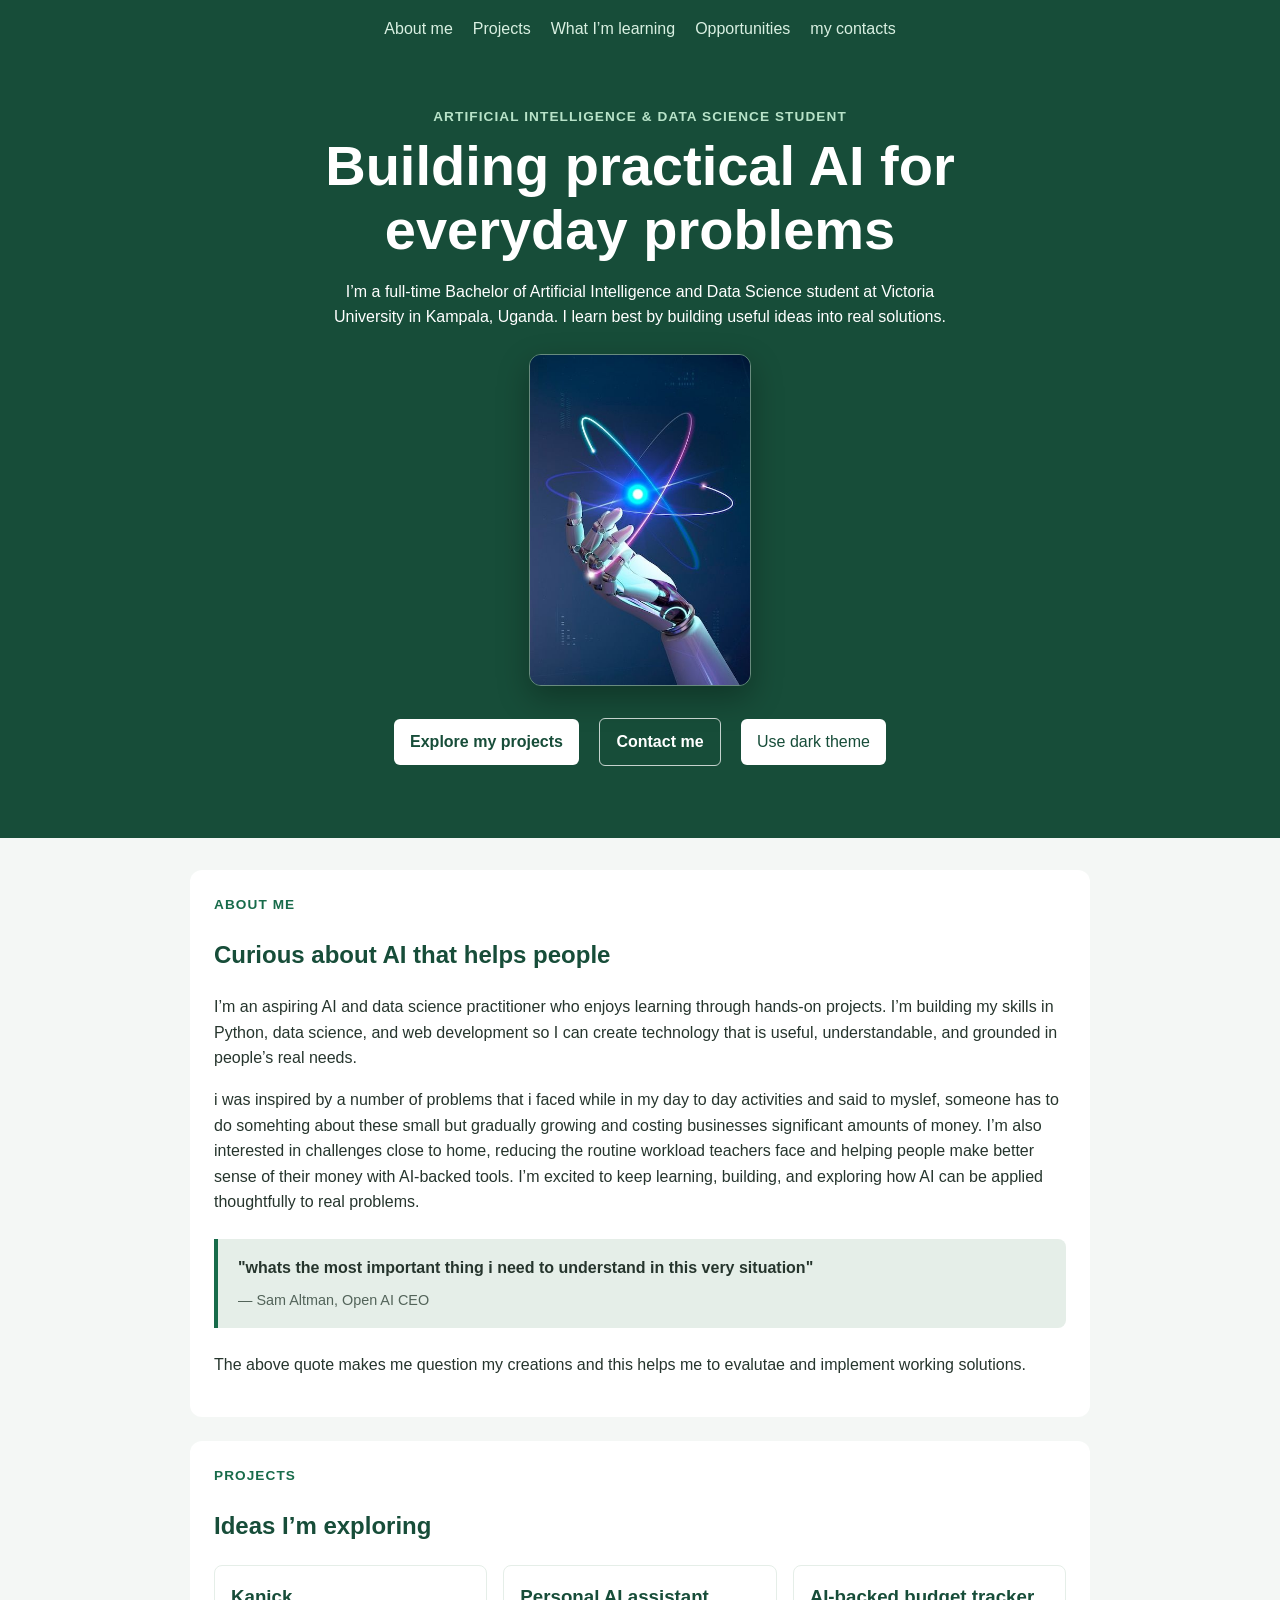
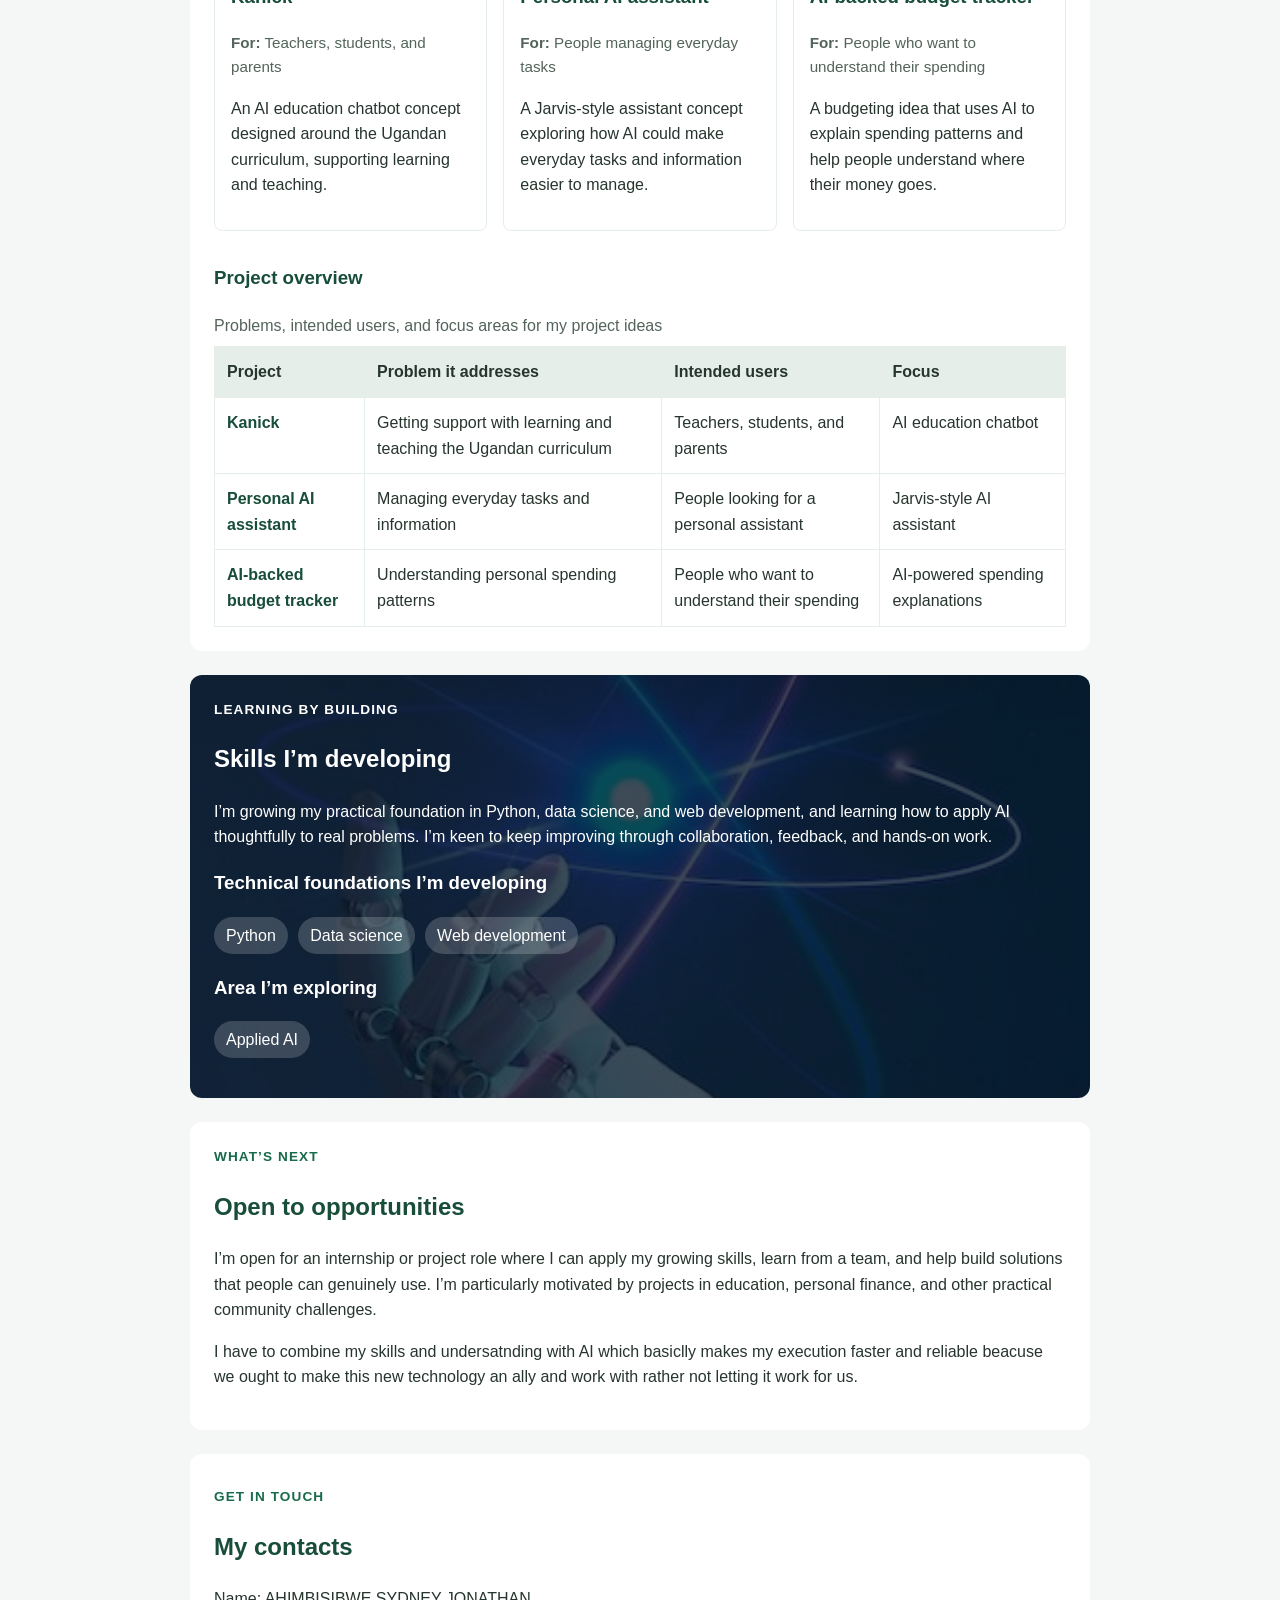
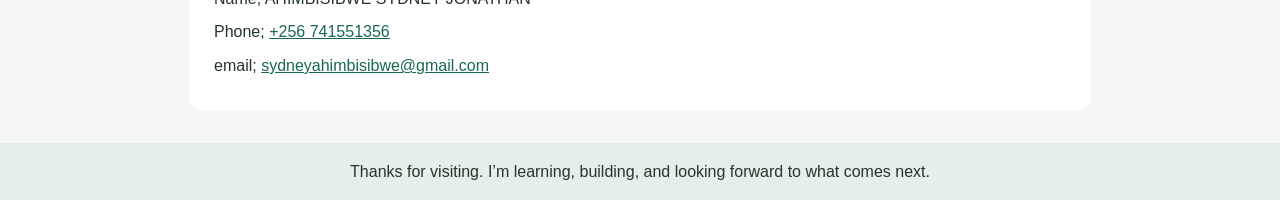
==== index.html @ dd3f3479 "Publish initial portfolio site Co-authored-by: Copilot <223556219+Copilot@users.noreply.github.com>" ====
<!DOCTYPE html>
<html lang="en">
<head>
    <meta charset="UTF-8">
    <meta name="viewport" content="width=device-width, initial-scale=1.0">
    <meta
        name="description"
        content="Portfolio of an Artificial Intelligence and Data Science student at Victoria University in Kampala, Uganda."
    >
    <title>AI &amp; Data Science Student | Portfolio</title>
    <link rel="stylesheet" href="styles.css">
</head>
<body>
    <header>
        <nav aria-label="Main navigation">
            <a href="#about">About me</a>
            <a href="#projects">Projects</a>
            <a href="#skills">What I’m learning</a>
            <a href="#opportunities">Opportunities</a>
            <a href="#contacts">my contacts</a>
        </nav>
        <div class="hero">
            <p class="eyebrow">Artificial Intelligence &amp; Data Science Student</p>
            <h1>Building practical AI for everyday problems</h1>
            <p>
                I’m a full-time Bachelor of Artificial Intelligence and Data Science student
                at Victoria University in Kampala, Uganda. I learn best by building useful
                ideas into real solutions.
            </p>
            <img
                src="ai-learning-background.jpg"
                alt="A robotic hand reaching toward glowing atom-like light trails on a dark blue background"
                class="hero-image"
            >
            <a class="button-link" href="#projects">Explore my projects</a>
            <a class="button-link button-link-secondary" href="#contacts">Contact me</a>
            <button id="theme-toggle" type="button" aria-pressed="false">Use dark theme</button>
        </div>
    </header>

    <main>
        <section id="about">
            <p class="eyebrow">About me</p>
            <h2>Curious about AI that helps people</h2>
            <p>
                I’m an aspiring AI and data science practitioner who enjoys learning through
                hands-on projects. I’m building my skills in Python, data science, and web
                development so I can create technology that is useful, understandable, and
                grounded in people’s real needs.
            </p>
            <p>
                i was inspired by a number of problems that i faced while in my day to day activities and said to myslef, someone has to do somehting about these small but gradually growing and costing  businesses significant amounts of money. I’m also interested in challenges close to home, reducing the routine
                workload teachers face and helping people make better sense of their money with AI-backed tools. I’m excited to keep learning, building, and exploring how AI can be applied thoughtfully to real problems.
            </p>
            <blockquote class="about-quote">
                <p>"whats the most important thing i need to understand in this very situation"</p>
                <cite>— Sam Altman, Open AI CEO</cite>
            </blockquote>
            <p>The above quote makes me question my creations and this helps me to evalutae and implement working solutions.</p>
        </section>

        <section id="projects">
            <p class="eyebrow">Projects</p>
            <h2>Ideas I’m exploring</h2>
            <div class="project-grid">
                <article class="project-card">
                    <h3>Kanick</h3>
                    <p class="project-audience"><strong>For:</strong> Teachers, students, and parents</p>
                    <p>
                        An AI education chatbot concept designed around the Ugandan curriculum,
                        supporting learning and teaching.
                    </p>
                </article>
                <article class="project-card">
                    <h3>Personal AI assistant</h3>
                    <p class="project-audience"><strong>For:</strong> People managing everyday tasks</p>
                    <p>
                        A Jarvis-style assistant concept exploring how AI could make everyday
                        tasks and information easier to manage.
                    </p>
                </article>
                <article class="project-card">
                    <h3>AI-backed budget tracker</h3>
                    <p class="project-audience"><strong>For:</strong> People who want to understand their spending</p>
                    <p>
                        A budgeting idea that uses AI to explain spending patterns and help
                        people understand where their money goes.
                    </p>
                </article>
            </div>
            <h3 class="project-table-heading">Project overview</h3>
            <div class="table-scroll">
                <table class="project-table">
                    <caption>Problems, intended users, and focus areas for my project ideas</caption>
                    <thead>
                        <tr>
                            <th scope="col">Project</th>
                            <th scope="col">Problem it addresses</th>
                            <th scope="col">Intended users</th>
                            <th scope="col">Focus</th>
                        </tr>
                    </thead>
                    <tbody>
                        <tr>
                            <th scope="row">Kanick</th>
                            <td>Getting support with learning and teaching the Ugandan curriculum</td>
                            <td>Teachers, students, and parents</td>
                            <td>AI education chatbot</td>
                        </tr>
                        <tr>
                            <th scope="row">Personal AI assistant</th>
                            <td>Managing everyday tasks and information</td>
                            <td>People looking for a personal assistant</td>
                            <td>Jarvis-style AI assistant</td>
                        </tr>
                        <tr>
                            <th scope="row">AI-backed budget tracker</th>
                            <td>Understanding personal spending patterns</td>
                            <td>People who want to understand their spending</td>
                            <td>AI-powered spending explanations</td>
                        </tr>
                    </tbody>
                </table>
            </div>
        </section>

        <section id="skills">
            <p class="eyebrow">Learning by building</p>
            <h2>Skills I’m developing</h2>
            <p>
                I’m growing my practical foundation in Python, data science, and web
                development, and learning how to apply AI thoughtfully to real problems.
                I’m keen to keep improving through collaboration, feedback, and hands-on work.
            </p>
            <h3>Technical foundations I’m developing</h3>
            <ul class="skill-list">
                <li>Python</li>
                <li>Data science</li>
                <li>Web development</li>
            </ul>
            <h3>Area I’m exploring</h3>
            <ul class="skill-list">
                <li>Applied AI</li>
            </ul>
        </section>

        <section id="opportunities">
            <p class="eyebrow">What’s next</p>
            <h2>Open to opportunities</h2>
            <p>
                I’m open for an internship or project role where I can apply my growing
                skills, learn from a team, and help build  solutions that people can
                genuinely use. I’m particularly motivated by projects in education,
                personal finance, and other practical community challenges.
            </p>
            <p>I have to combine my skills and undersatnding with AI which basiclly makes my execution faster and reliable beacuse we ought to make this new technology an ally and work with rather not letting it work for us.</p>
        </section>
        <section id="contacts">
            <p class="eyebrow">Get in touch</p>
            <h2>My contacts</h2>
            <p>Name; AHIMBISIBWE SYDNEY JONATHAN</p>
            <p>Phone; <a href= "tel:+256741551356">+256 741551356</a></p>
            <p>email; <a href="mailto:sydneyahimbisibwe@gmail.com">sydneyahimbisibwe@gmail.com</a></p>
        </section>
    </main>
    <footer>
        <p>Thanks for visiting. I’m learning, building, and looking forward to what comes next.</p>
    </footer>
    <script src="script.js"></script>
</body>
</html>
---- styles.css ----
:root {
    color-scheme: light;
    --page-background: #f4f7f5;
    --page-color: #26352d;
    --card-background: #ffffff;
    --heading-color: #174d39;
    --link-color: #d9f0e2;
    --caption-color: #53645a;
    --footer-background: #e5eee8;
    --accent-color: #176b4a;
    --header-background: #174d39;
}

body.dark-theme {
    color-scheme: dark;
    --page-background: #18221c;
    --page-color: #edf4ef;
    --card-background: #27352d;
    --heading-color: #a9d8bd;
    --link-color: #d9f0e2;
    --caption-color: #c4d0c8;
    --footer-background: #27352d;
    --accent-color: #a9d8bd;
    --header-background: #10291e;
}

body {
    margin: 0;
    background-color: var(--page-background);
    color: var(--page-color);
    font-family: Arial, sans-serif;
    line-height: 1.6;
}

header {
    background-color: var(--header-background);
    color: #ffffff;
}

nav {
    display: flex;
    justify-content: center;
    flex-wrap: wrap;
    gap: 1.25rem;
    padding: 1rem;
}

nav a {
    color: var(--link-color);
    text-decoration: none;
    transition: text-decoration-color 150ms ease;
}

nav a:hover {
    text-decoration: underline;
    text-decoration-color: #b8e3c9;
}

.hero {
    max-width: 760px;
    margin: 0 auto;
    padding: 3rem 1.5rem 4rem;
    text-align: center;
}

.hero h1 {
    max-width: 700px;
    margin: 0 auto 1rem;
    font-size: clamp(2.2rem, 6vw, 3.5rem);
    line-height: 1.15;
}

.hero > p:not(.eyebrow) {
    max-width: 620px;
    margin: 0 auto 1.5rem;
}

.hero-image {
    display: block;
    width: min(220px, 65%);
    height: auto;
    margin: 0 auto 1.5rem;
    border: 1px solid rgba(255, 255, 255, 0.35);
    border-radius: 12px;
    box-shadow: 0 12px 32px rgba(0, 0, 0, 0.3);
}

.eyebrow {
    margin: 0 0 0.4rem;
    color: var(--accent-color);
    font-size: 0.85rem;
    font-weight: 700;
    letter-spacing: 0.08em;
    text-transform: uppercase;
}

header .eyebrow {
    color: #b8e3c9;
}

.button-link {
    display: inline-block;
    margin: 0.5rem;
    padding: 0.65rem 1rem;
    border-radius: 6px;
    background-color: #ffffff;
    color: #174d39;
    font-weight: 700;
    text-decoration: none;
}

.button-link-secondary {
    border: 1px solid rgba(255, 255, 255, 0.75);
    background-color: transparent;
    color: #ffffff;
}

.button-link:hover {
    transform: translateY(-2px);
}

button {
    margin: 0.5rem;
    padding: 0.65rem 1rem;
    border: 0;
    border-radius: 6px;
    background-color: white;
    color: #174d39;
    font: inherit;
    cursor: pointer;
}

button:focus-visible,
a:focus-visible,
input:focus-visible,
select:focus-visible,
textarea:focus-visible {
    outline: 3px solid #f0c75e;
    outline-offset: 3px;
}

main {
    width: min(90%, 900px);
    margin: 2rem auto;
}

section {
    margin-bottom: 1.5rem;
    padding: 1.5rem;
    background-color: var(--card-background);
    border-radius: 12px;
    scroll-margin-top: 1rem;
}

h2 {
    color: var(--heading-color);
}

.about-quote {
    margin: 1.5rem 0;
    padding: 1rem 1.25rem;
    border-left: 4px solid var(--accent-color);
    border-radius: 0 8px 8px 0;
    background-color: var(--footer-background);
}

.about-quote p {
    margin: 0;
    font-weight: 700;
}

.about-quote cite {
    display: block;
    margin-top: 0.5rem;
    color: var(--caption-color);
    font-size: 0.9rem;
    font-style: normal;
}

#skills {
    background:
        linear-gradient(rgba(7, 24, 39, 0.78), rgba(7, 24, 39, 0.78)),
        url("ai-learning-background.jpg") center 48% / cover no-repeat;
    color: #ffffff;
}

#skills h2,
#skills h3,
#skills .eyebrow {
    color: #ffffff;
}

section a {
    color: var(--accent-color);
}

.project-grid {
    display: grid;
    grid-template-columns: repeat(auto-fit, minmax(220px, 1fr));
    gap: 1rem;
}

.project-card {
    padding: 1rem;
    border: 1px solid var(--footer-background);
    border-radius: 8px;
    transition: transform 160ms ease, box-shadow 160ms ease;
}

.project-card:hover {
    transform: translateY(-3px);
    box-shadow: 0 8px 20px rgba(0, 0, 0, 0.12);
}

.project-card h3 {
    margin-top: 0;
    color: var(--heading-color);
}

.project-audience {
    color: var(--caption-color);
    font-size: 0.95rem;
}

.project-table-heading {
    margin: 2rem 0 0.75rem;
    color: var(--heading-color);
}

.table-scroll {
    overflow-x: auto;
}

.project-table {
    width: 100%;
    min-width: 640px;
    border-collapse: collapse;
    text-align: left;
}

.project-table caption {
    padding: 0.5rem 0;
    color: var(--caption-color);
    text-align: left;
}

.project-table th,
.project-table td {
    padding: 0.75rem;
    border: 1px solid var(--footer-background);
    vertical-align: top;
}

.project-table thead {
    background-color: var(--footer-background);
}

.project-table tbody th {
    color: var(--heading-color);
}

.skill-list {
    display: flex;
    flex-wrap: wrap;
    gap: 0.65rem;
    padding: 0;
    list-style: none;
}

.skill-list li {
    padding: 0.35rem 0.75rem;
    border-radius: 999px;
    background-color: rgba(255, 255, 255, 0.18);
    color: #ffffff;
}

footer {
    padding: 1rem;
    background-color: var(--footer-background);
    text-align: center;
}

footer p {
    margin: 0;
}

#contacts p {
    margin: 0.5rem 0;
}

@media (max-width: 480px) {
    nav {
        gap: 0.75rem 1rem;
    }

    .hero {
        padding-top: 2.5rem;
    }

    section {
        padding: 1.25rem;
    }

    .button-link,
    button {
        margin: 0.35rem;
    }
}

@media (prefers-reduced-motion: reduce) {
    *,
    *::before,
    *::after {
        scroll-behavior: auto !important;
        transition-duration: 0.01ms !important;
        animation-duration: 0.01ms !important;
        animation-iteration-count: 1 !important;
    }
}
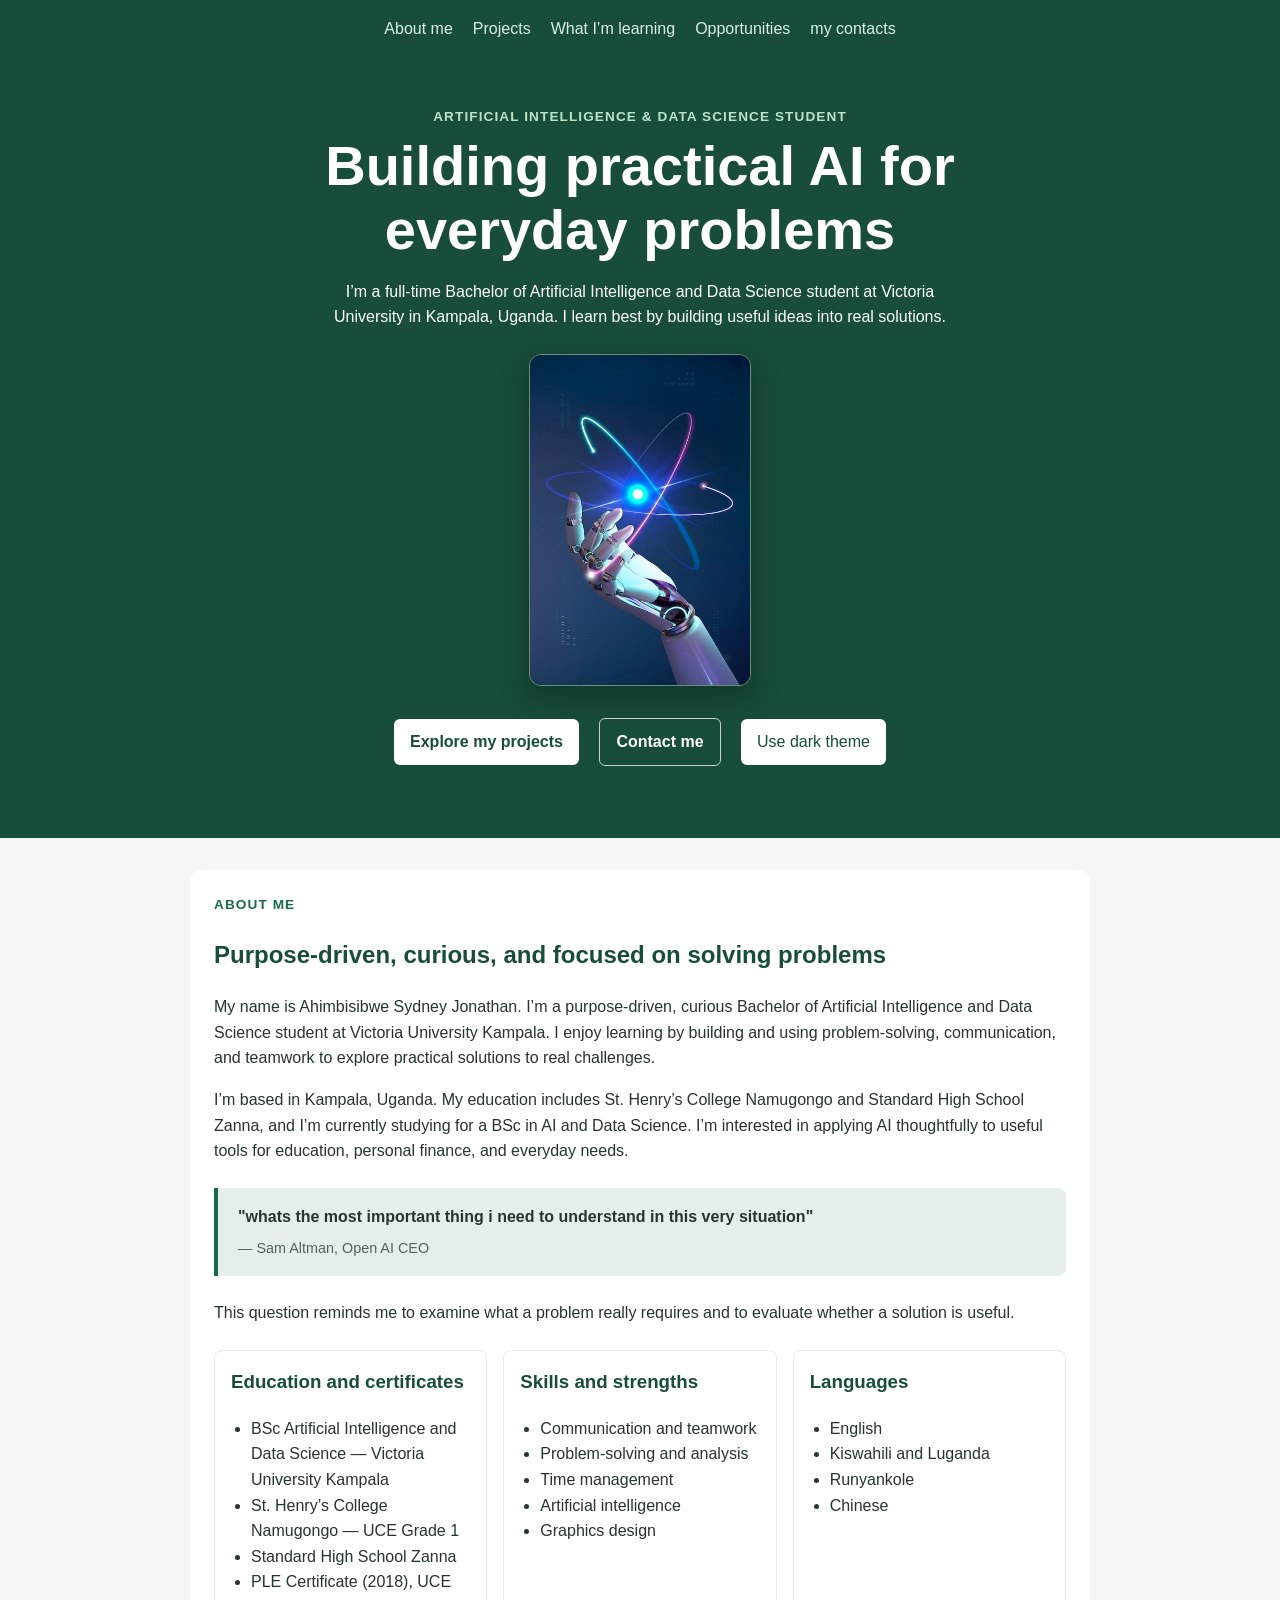
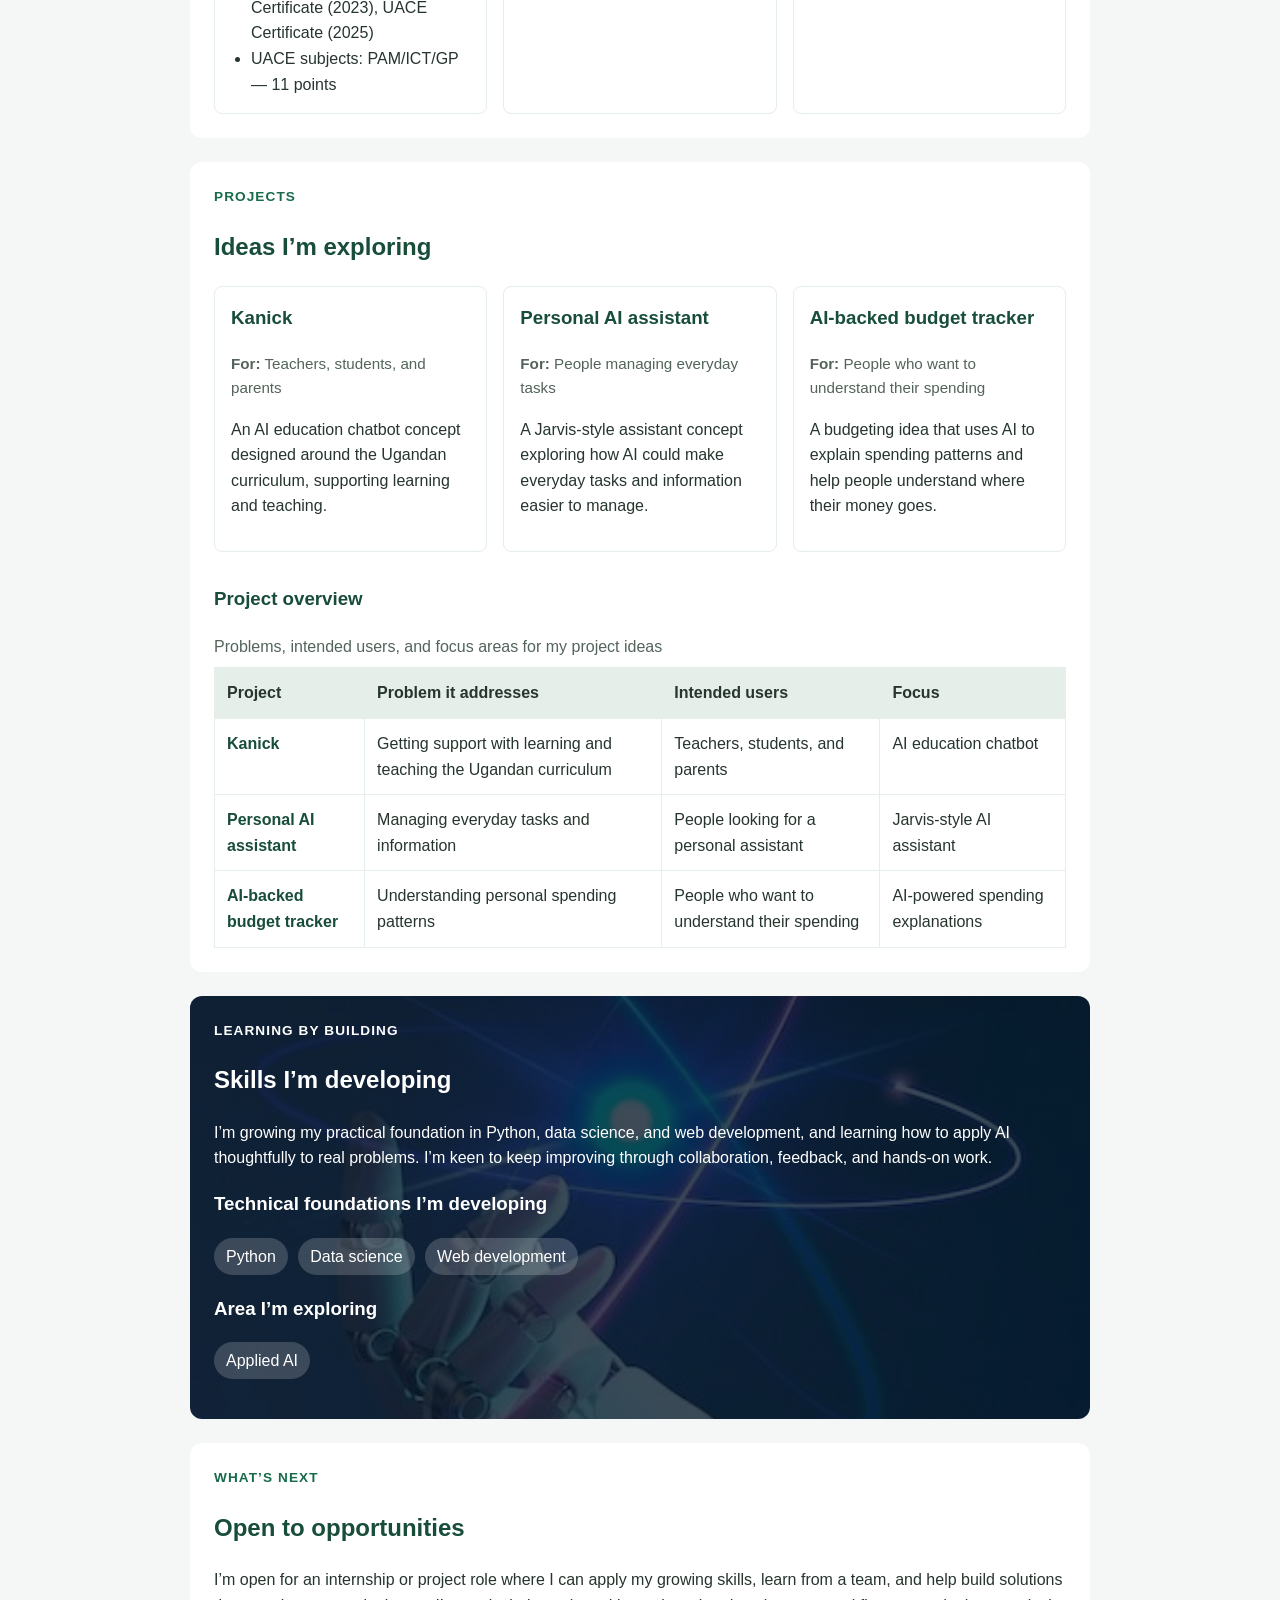
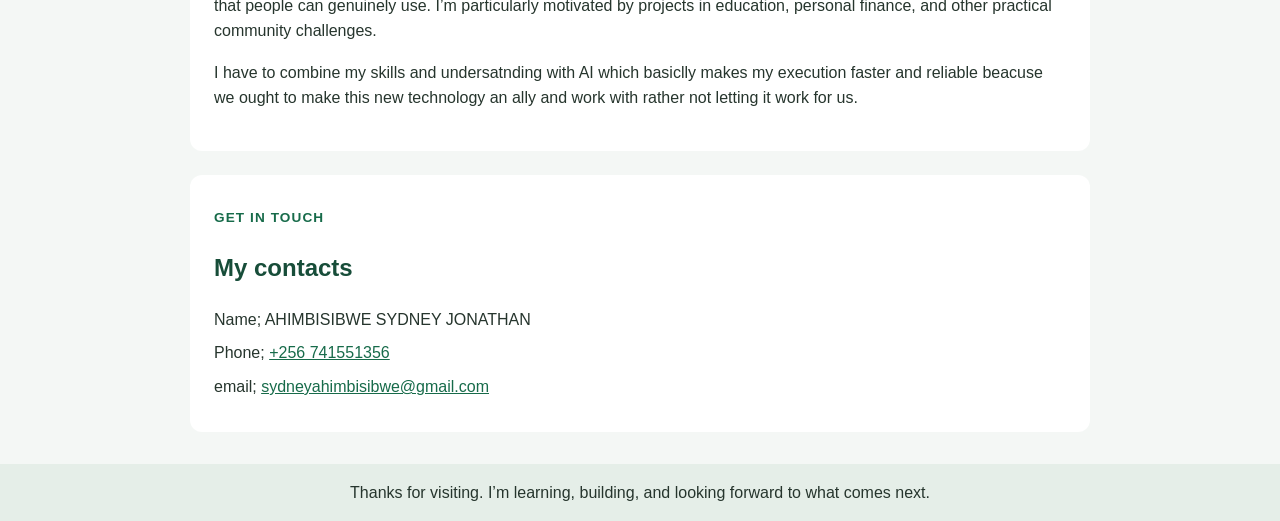
==== commit 6bc0a0e0: "Expand portfolio about section with resume background Co-authored-by: Copilot <223556219+Copilot@use" ====
--- a/index.html
+++ b/index.html
@@ -41,22 +41,58 @@
     <main>
         <section id="about">
             <p class="eyebrow">About me</p>
-            <h2>Curious about AI that helps people</h2>
-            <p>
-                I’m an aspiring AI and data science practitioner who enjoys learning through
-                hands-on projects. I’m building my skills in Python, data science, and web
-                development so I can create technology that is useful, understandable, and
-                grounded in people’s real needs.
-            </p>
-            <p>
-                i was inspired by a number of problems that i faced while in my day to day activities and said to myslef, someone has to do somehting about these small but gradually growing and costing  businesses significant amounts of money. I’m also interested in challenges close to home, reducing the routine
-                workload teachers face and helping people make better sense of their money with AI-backed tools. I’m excited to keep learning, building, and exploring how AI can be applied thoughtfully to real problems.
+            <h2>Purpose-driven, curious, and focused on solving problems</h2>
+            <p>
+                My name is Ahimbisibwe Sydney Jonathan. I’m a purpose-driven, curious Bachelor
+                of Artificial Intelligence and Data Science student at Victoria University
+                Kampala. I enjoy learning by building and using problem-solving, communication,
+                and teamwork to explore practical solutions to real challenges.
+            </p>
+            <p>
+                I’m based in Kampala, Uganda. My education includes St. Henry’s College
+                Namugongo and Standard High School Zanna, and I’m currently studying for a
+                BSc in AI and Data Science. I’m interested in applying AI thoughtfully to
+                useful tools for education, personal finance, and everyday needs.
             </p>
             <blockquote class="about-quote">
                 <p>"whats the most important thing i need to understand in this very situation"</p>
                 <cite>— Sam Altman, Open AI CEO</cite>
             </blockquote>
-            <p>The above quote makes me question my creations and this helps me to evalutae and implement working solutions.</p>
+            <p>
+                This question reminds me to examine what a problem really requires and to
+                evaluate whether a solution is useful.
+            </p>
+            <div class="about-details">
+                <article class="about-detail">
+                    <h3>Education and certificates</h3>
+                    <ul>
+                        <li>BSc Artificial Intelligence and Data Science — Victoria University Kampala</li>
+                        <li>St. Henry’s College Namugongo — UCE Grade 1</li>
+                        <li>Standard High School Zanna</li>
+                        <li>PLE Certificate (2018), UCE Certificate (2023), UACE Certificate (2025)</li>
+                        <li>UACE subjects: PAM/ICT/GP — 11 points</li>
+                    </ul>
+                </article>
+                <article class="about-detail">
+                    <h3>Skills and strengths</h3>
+                    <ul>
+                        <li>Communication and teamwork</li>
+                        <li>Problem-solving and analysis</li>
+                        <li>Time management</li>
+                        <li>Artificial intelligence</li>
+                        <li>Graphics design</li>
+                    </ul>
+                </article>
+                <article class="about-detail">
+                    <h3>Languages</h3>
+                    <ul>
+                        <li>English</li>
+                        <li>Kiswahili and Luganda</li>
+                        <li>Runyankole</li>
+                        <li>Chinese</li>
+                    </ul>
+                </article>
+            </div>
         </section>
 
         <section id="projects">
--- a/styles.css
+++ b/styles.css
@@ -177,6 +177,29 @@
     font-style: normal;
 }
 
+.about-details {
+    display: grid;
+    grid-template-columns: repeat(auto-fit, minmax(220px, 1fr));
+    gap: 1rem;
+    margin-top: 1.5rem;
+}
+
+.about-detail {
+    padding: 1rem;
+    border: 1px solid var(--footer-background);
+    border-radius: 8px;
+}
+
+.about-detail h3 {
+    margin-top: 0;
+    color: var(--heading-color);
+}
+
+.about-detail ul {
+    margin-bottom: 0;
+    padding-left: 1.25rem;
+}
+
 #skills {
     background:
         linear-gradient(rgba(7, 24, 39, 0.78), rgba(7, 24, 39, 0.78)),
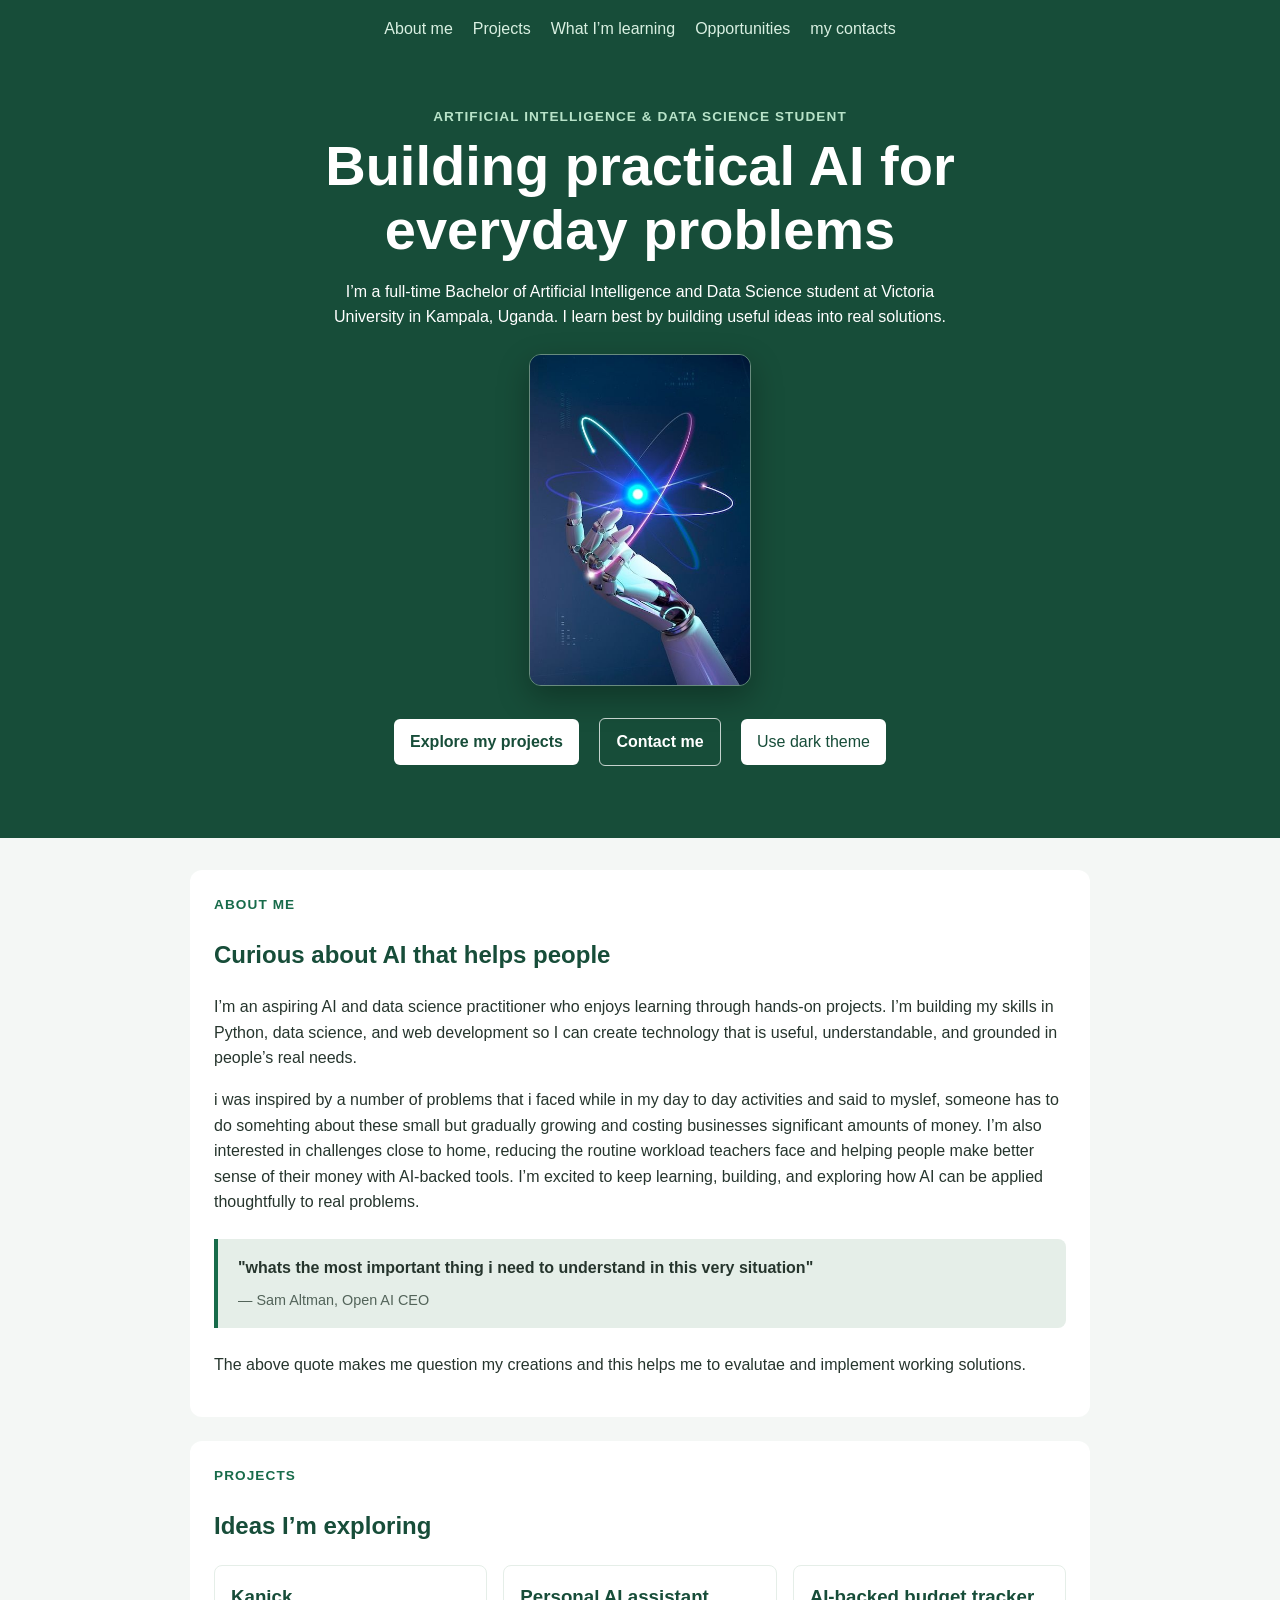
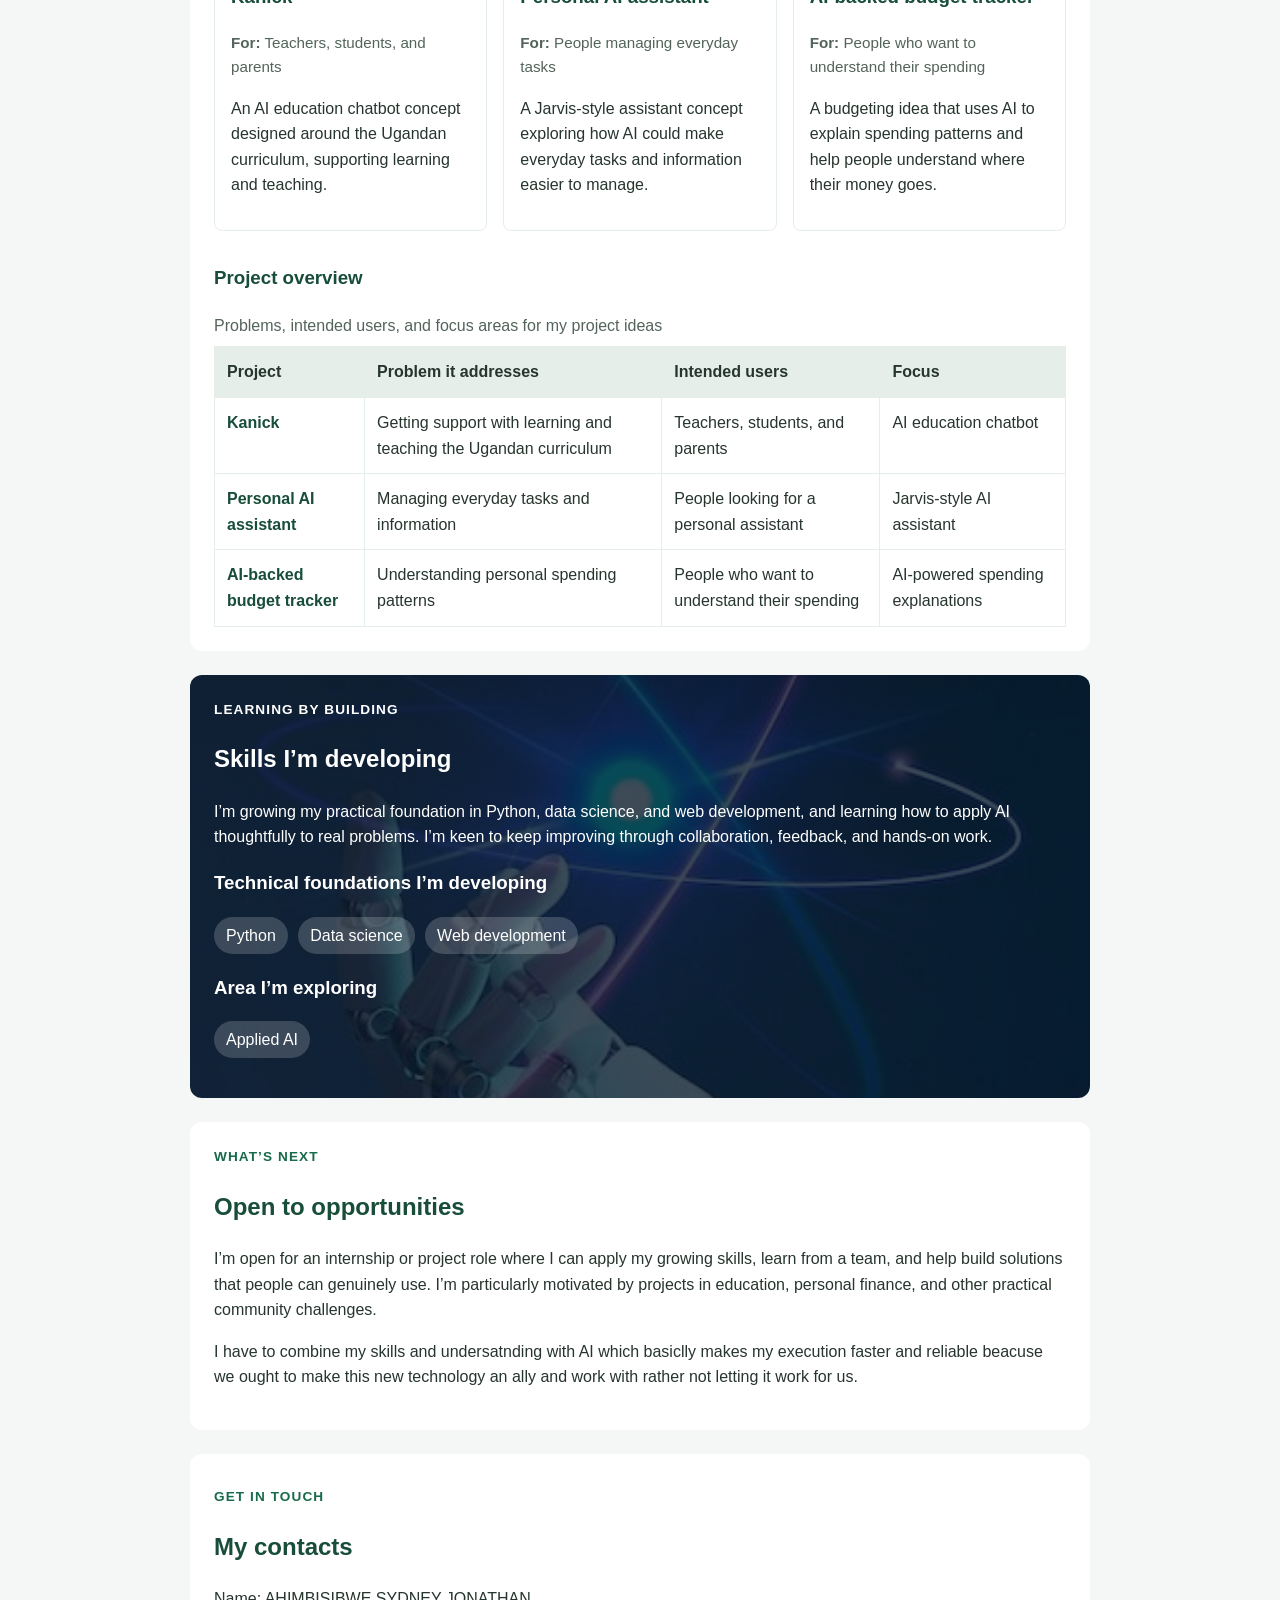
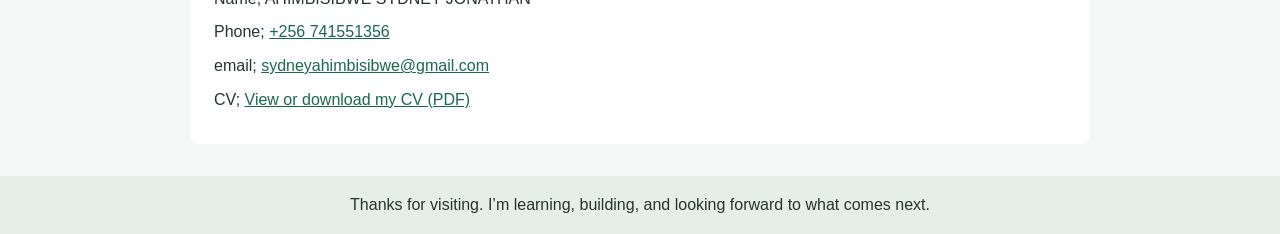
==== commit 34120a89: "Restore portfolio About section and add CV link Co-authored-by: Copilot <223556219+Copilot@users.nor" ====
--- a/index.html
+++ b/index.html
@@ -41,58 +41,22 @@
     <main>
         <section id="about">
             <p class="eyebrow">About me</p>
-            <h2>Purpose-driven, curious, and focused on solving problems</h2>
+            <h2>Curious about AI that helps people</h2>
             <p>
-                My name is Ahimbisibwe Sydney Jonathan. I’m a purpose-driven, curious Bachelor
-                of Artificial Intelligence and Data Science student at Victoria University
-                Kampala. I enjoy learning by building and using problem-solving, communication,
-                and teamwork to explore practical solutions to real challenges.
+                I’m an aspiring AI and data science practitioner who enjoys learning through
+                hands-on projects. I’m building my skills in Python, data science, and web
+                development so I can create technology that is useful, understandable, and
+                grounded in people’s real needs.
             </p>
             <p>
-                I’m based in Kampala, Uganda. My education includes St. Henry’s College
-                Namugongo and Standard High School Zanna, and I’m currently studying for a
-                BSc in AI and Data Science. I’m interested in applying AI thoughtfully to
-                useful tools for education, personal finance, and everyday needs.
+                i was inspired by a number of problems that i faced while in my day to day activities and said to myslef, someone has to do somehting about these small but gradually growing and costing  businesses significant amounts of money. I’m also interested in challenges close to home, reducing the routine
+                workload teachers face and helping people make better sense of their money with AI-backed tools. I’m excited to keep learning, building, and exploring how AI can be applied thoughtfully to real problems.
             </p>
             <blockquote class="about-quote">
                 <p>"whats the most important thing i need to understand in this very situation"</p>
                 <cite>— Sam Altman, Open AI CEO</cite>
             </blockquote>
-            <p>
-                This question reminds me to examine what a problem really requires and to
-                evaluate whether a solution is useful.
-            </p>
-            <div class="about-details">
-                <article class="about-detail">
-                    <h3>Education and certificates</h3>
-                    <ul>
-                        <li>BSc Artificial Intelligence and Data Science — Victoria University Kampala</li>
-                        <li>St. Henry’s College Namugongo — UCE Grade 1</li>
-                        <li>Standard High School Zanna</li>
-                        <li>PLE Certificate (2018), UCE Certificate (2023), UACE Certificate (2025)</li>
-                        <li>UACE subjects: PAM/ICT/GP — 11 points</li>
-                    </ul>
-                </article>
-                <article class="about-detail">
-                    <h3>Skills and strengths</h3>
-                    <ul>
-                        <li>Communication and teamwork</li>
-                        <li>Problem-solving and analysis</li>
-                        <li>Time management</li>
-                        <li>Artificial intelligence</li>
-                        <li>Graphics design</li>
-                    </ul>
-                </article>
-                <article class="about-detail">
-                    <h3>Languages</h3>
-                    <ul>
-                        <li>English</li>
-                        <li>Kiswahili and Luganda</li>
-                        <li>Runyankole</li>
-                        <li>Chinese</li>
-                    </ul>
-                </article>
-            </div>
+            <p>The above quote makes me question my creations and this helps me to evalutae and implement working solutions.</p>
         </section>
 
         <section id="projects">
@@ -197,6 +161,7 @@
             <p>Name; AHIMBISIBWE SYDNEY JONATHAN</p>
             <p>Phone; <a href= "tel:+256741551356">+256 741551356</a></p>
             <p>email; <a href="mailto:sydneyahimbisibwe@gmail.com">sydneyahimbisibwe@gmail.com</a></p>
+            <p>CV; <a href="SYDNEY-Resume-A4.pdf" target="_blank" rel="noopener">View or download my CV (PDF)</a></p>
         </section>
     </main>
     <footer>
--- a/styles.css
+++ b/styles.css
@@ -177,29 +177,6 @@
     font-style: normal;
 }
 
-.about-details {
-    display: grid;
-    grid-template-columns: repeat(auto-fit, minmax(220px, 1fr));
-    gap: 1rem;
-    margin-top: 1.5rem;
-}
-
-.about-detail {
-    padding: 1rem;
-    border: 1px solid var(--footer-background);
-    border-radius: 8px;
-}
-
-.about-detail h3 {
-    margin-top: 0;
-    color: var(--heading-color);
-}
-
-.about-detail ul {
-    margin-bottom: 0;
-    padding-left: 1.25rem;
-}
-
 #skills {
     background:
         linear-gradient(rgba(7, 24, 39, 0.78), rgba(7, 24, 39, 0.78)),
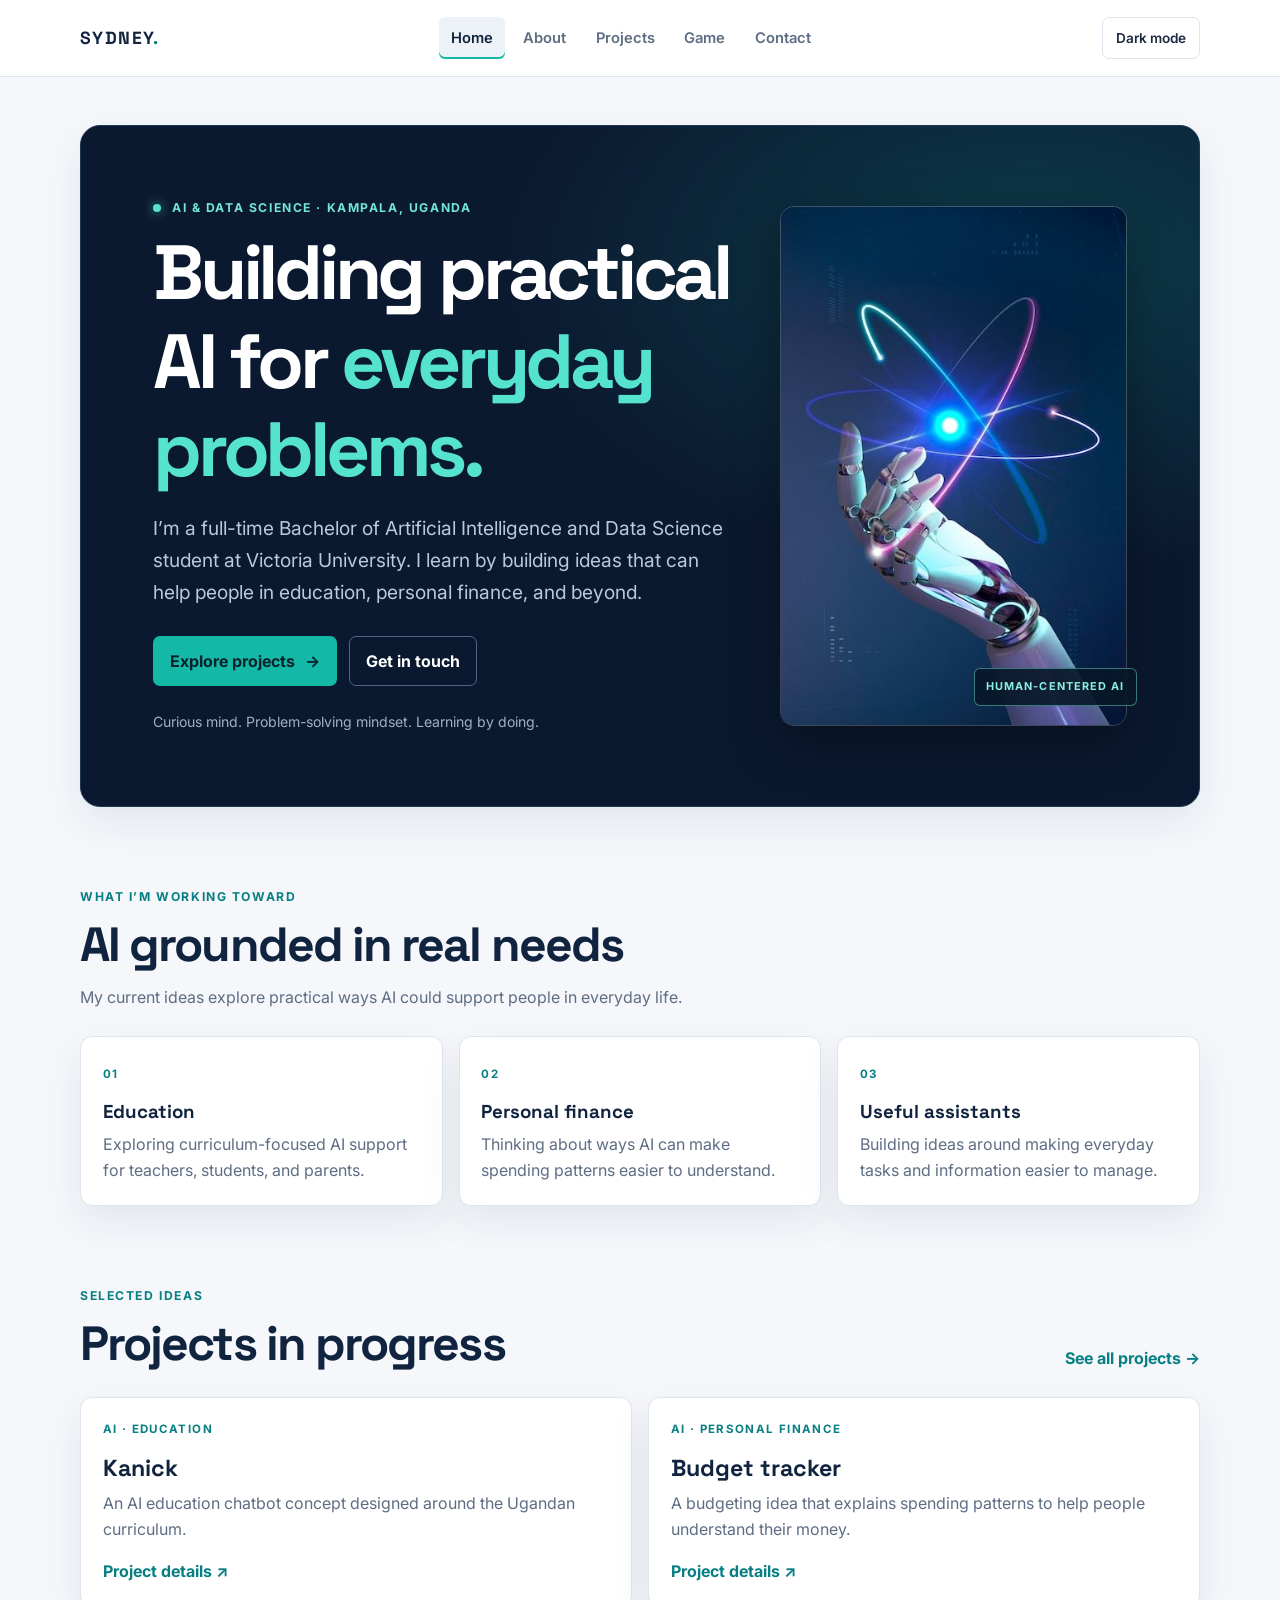
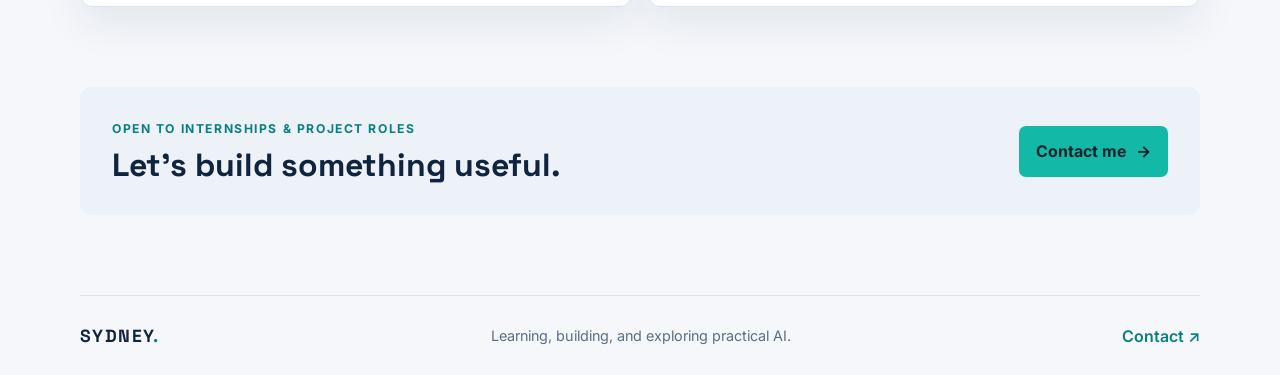
==== commit 8c3e8873: "Create AI-focused multi-page portfolio Co-authored-by: Copilot <223556219+Copilot@users.noreply.gith" ====
--- a/index.html
+++ b/index.html
@@ -3,169 +3,116 @@
 <head>
     <meta charset="UTF-8">
     <meta name="viewport" content="width=device-width, initial-scale=1.0">
-    <meta
-        name="description"
-        content="Portfolio of an Artificial Intelligence and Data Science student at Victoria University in Kampala, Uganda."
-    >
-    <title>AI &amp; Data Science Student | Portfolio</title>
+    <meta name="description" content="Sydney is an Artificial Intelligence and Data Science student building practical AI project ideas in Kampala, Uganda.">
+    <title>Sydney | Practical AI &amp; Data Science</title>
+    <link rel="preconnect" href="https://fonts.googleapis.com">
+    <link rel="preconnect" href="https://fonts.gstatic.com" crossorigin>
+    <link href="https://fonts.googleapis.com/css2?family=Inter:wght@400;500;600;700&family=Space+Grotesk:wght@500;600;700&display=swap" rel="stylesheet">
     <link rel="stylesheet" href="styles.css">
 </head>
 <body>
-    <header>
-        <nav aria-label="Main navigation">
-            <a href="#about">About me</a>
-            <a href="#projects">Projects</a>
-            <a href="#skills">What I’m learning</a>
-            <a href="#opportunities">Opportunities</a>
-            <a href="#contacts">my contacts</a>
+    <header class="site-header">
+        <nav class="site-nav" aria-label="Main navigation">
+            <a class="brand" href="index.html">SYDNEY<span>.</span></a>
+            <div class="nav-links">
+                <a href="index.html" aria-current="page">Home</a>
+                <a href="about.html">About</a>
+                <a href="projects.html">Projects</a>
+                <a href="game.html">Game</a>
+                <a href="contact.html">Contact</a>
+            </div>
+            <button class="theme-toggle" type="button" aria-pressed="false">Dark mode</button>
         </nav>
-        <div class="hero">
-            <p class="eyebrow">Artificial Intelligence &amp; Data Science Student</p>
-            <h1>Building practical AI for everyday problems</h1>
-            <p>
-                I’m a full-time Bachelor of Artificial Intelligence and Data Science student
-                at Victoria University in Kampala, Uganda. I learn best by building useful
-                ideas into real solutions.
-            </p>
-            <img
-                src="ai-learning-background.jpg"
-                alt="A robotic hand reaching toward glowing atom-like light trails on a dark blue background"
-                class="hero-image"
-            >
-            <a class="button-link" href="#projects">Explore my projects</a>
-            <a class="button-link button-link-secondary" href="#contacts">Contact me</a>
-            <button id="theme-toggle" type="button" aria-pressed="false">Use dark theme</button>
-        </div>
     </header>
 
     <main>
-        <section id="about">
-            <p class="eyebrow">About me</p>
-            <h2>Curious about AI that helps people</h2>
-            <p>
-                I’m an aspiring AI and data science practitioner who enjoys learning through
-                hands-on projects. I’m building my skills in Python, data science, and web
-                development so I can create technology that is useful, understandable, and
-                grounded in people’s real needs.
-            </p>
-            <p>
-                i was inspired by a number of problems that i faced while in my day to day activities and said to myslef, someone has to do somehting about these small but gradually growing and costing  businesses significant amounts of money. I’m also interested in challenges close to home, reducing the routine
-                workload teachers face and helping people make better sense of their money with AI-backed tools. I’m excited to keep learning, building, and exploring how AI can be applied thoughtfully to real problems.
-            </p>
-            <blockquote class="about-quote">
-                <p>"whats the most important thing i need to understand in this very situation"</p>
-                <cite>— Sam Altman, Open AI CEO</cite>
-            </blockquote>
-            <p>The above quote makes me question my creations and this helps me to evalutae and implement working solutions.</p>
-        </section>
-
-        <section id="projects">
-            <p class="eyebrow">Projects</p>
-            <h2>Ideas I’m exploring</h2>
-            <div class="project-grid">
-                <article class="project-card">
-                    <h3>Kanick</h3>
-                    <p class="project-audience"><strong>For:</strong> Teachers, students, and parents</p>
-                    <p>
-                        An AI education chatbot concept designed around the Ugandan curriculum,
-                        supporting learning and teaching.
-                    </p>
-                </article>
-                <article class="project-card">
-                    <h3>Personal AI assistant</h3>
-                    <p class="project-audience"><strong>For:</strong> People managing everyday tasks</p>
-                    <p>
-                        A Jarvis-style assistant concept exploring how AI could make everyday
-                        tasks and information easier to manage.
-                    </p>
-                </article>
-                <article class="project-card">
-                    <h3>AI-backed budget tracker</h3>
-                    <p class="project-audience"><strong>For:</strong> People who want to understand their spending</p>
-                    <p>
-                        A budgeting idea that uses AI to explain spending patterns and help
-                        people understand where their money goes.
-                    </p>
-                </article>
+        <section class="hero">
+            <div class="hero-copy">
+                <p class="eyebrow"><span class="status-dot"></span> AI &amp; DATA SCIENCE · KAMPALA, UGANDA</p>
+                <h1>Building practical AI for <span>everyday problems.</span></h1>
+                <p class="lead">
+                    I’m a full-time Bachelor of Artificial Intelligence and Data Science student
+                    at Victoria University. I learn by building ideas that can help people in
+                    education, personal finance, and beyond.
+                </p>
+                <div class="hero-actions">
+                    <a class="button button-primary" href="projects.html">Explore projects <span aria-hidden="true">→</span></a>
+                    <a class="button button-secondary" href="contact.html">Get in touch</a>
+                </div>
+                <p class="hero-note">Curious mind. Problem-solving mindset. Learning by doing.</p>
             </div>
-            <h3 class="project-table-heading">Project overview</h3>
-            <div class="table-scroll">
-                <table class="project-table">
-                    <caption>Problems, intended users, and focus areas for my project ideas</caption>
-                    <thead>
-                        <tr>
-                            <th scope="col">Project</th>
-                            <th scope="col">Problem it addresses</th>
-                            <th scope="col">Intended users</th>
-                            <th scope="col">Focus</th>
-                        </tr>
-                    </thead>
-                    <tbody>
-                        <tr>
-                            <th scope="row">Kanick</th>
-                            <td>Getting support with learning and teaching the Ugandan curriculum</td>
-                            <td>Teachers, students, and parents</td>
-                            <td>AI education chatbot</td>
-                        </tr>
-                        <tr>
-                            <th scope="row">Personal AI assistant</th>
-                            <td>Managing everyday tasks and information</td>
-                            <td>People looking for a personal assistant</td>
-                            <td>Jarvis-style AI assistant</td>
-                        </tr>
-                        <tr>
-                            <th scope="row">AI-backed budget tracker</th>
-                            <td>Understanding personal spending patterns</td>
-                            <td>People who want to understand their spending</td>
-                            <td>AI-powered spending explanations</td>
-                        </tr>
-                    </tbody>
-                </table>
+            <div class="hero-visual">
+                <img
+                    src="ai-learning-background.jpg"
+                    alt="A robotic hand reaching toward glowing atom-like light trails on a dark blue background"
+                    class="hero-image"
+                >
+                <span class="visual-tag">HUMAN-CENTERED AI</span>
             </div>
         </section>
 
-        <section id="skills">
-            <p class="eyebrow">Learning by building</p>
-            <h2>Skills I’m developing</h2>
-            <p>
-                I’m growing my practical foundation in Python, data science, and web
-                development, and learning how to apply AI thoughtfully to real problems.
-                I’m keen to keep improving through collaboration, feedback, and hands-on work.
-            </p>
-            <h3>Technical foundations I’m developing</h3>
-            <ul class="skill-list">
-                <li>Python</li>
-                <li>Data science</li>
-                <li>Web development</li>
-            </ul>
-            <h3>Area I’m exploring</h3>
-            <ul class="skill-list">
-                <li>Applied AI</li>
-            </ul>
+        <section class="section-block home-focus">
+            <div class="section-heading">
+                <p class="eyebrow">WHAT I’M WORKING TOWARD</p>
+                <h2>AI grounded in real needs</h2>
+                <p>My current ideas explore practical ways AI could support people in everyday life.</p>
+            </div>
+            <div class="focus-grid">
+                <article class="focus-card">
+                    <span class="card-index">01</span>
+                    <h3>Education</h3>
+                    <p>Exploring curriculum-focused AI support for teachers, students, and parents.</p>
+                </article>
+                <article class="focus-card">
+                    <span class="card-index">02</span>
+                    <h3>Personal finance</h3>
+                    <p>Thinking about ways AI can make spending patterns easier to understand.</p>
+                </article>
+                <article class="focus-card">
+                    <span class="card-index">03</span>
+                    <h3>Useful assistants</h3>
+                    <p>Building ideas around making everyday tasks and information easier to manage.</p>
+                </article>
+            </div>
         </section>
 
-        <section id="opportunities">
-            <p class="eyebrow">What’s next</p>
-            <h2>Open to opportunities</h2>
-            <p>
-                I’m open for an internship or project role where I can apply my growing
-                skills, learn from a team, and help build  solutions that people can
-                genuinely use. I’m particularly motivated by projects in education,
-                personal finance, and other practical community challenges.
-            </p>
-            <p>I have to combine my skills and undersatnding with AI which basiclly makes my execution faster and reliable beacuse we ought to make this new technology an ally and work with rather not letting it work for us.</p>
+        <section class="section-block home-projects">
+            <div class="section-heading section-heading-row">
+                <div>
+                    <p class="eyebrow">SELECTED IDEAS</p>
+                    <h2>Projects in progress</h2>
+                </div>
+                <a class="text-link" href="projects.html">See all projects <span aria-hidden="true">→</span></a>
+            </div>
+            <div class="project-grid">
+                <article class="project-card">
+                    <p class="project-type">AI · EDUCATION</p>
+                    <h3>Kanick</h3>
+                    <p>An AI education chatbot concept designed around the Ugandan curriculum.</p>
+                    <a class="card-link" href="projects.html#kanick">Project details <span aria-hidden="true">↗</span></a>
+                </article>
+                <article class="project-card">
+                    <p class="project-type">AI · PERSONAL FINANCE</p>
+                    <h3>Budget tracker</h3>
+                    <p>A budgeting idea that explains spending patterns to help people understand their money.</p>
+                    <a class="card-link" href="projects.html#budget-tracker">Project details <span aria-hidden="true">↗</span></a>
+                </article>
+            </div>
         </section>
-        <section id="contacts">
-            <p class="eyebrow">Get in touch</p>
-            <h2>My contacts</h2>
-            <p>Name; AHIMBISIBWE SYDNEY JONATHAN</p>
-            <p>Phone; <a href= "tel:+256741551356">+256 741551356</a></p>
-            <p>email; <a href="mailto:sydneyahimbisibwe@gmail.com">sydneyahimbisibwe@gmail.com</a></p>
-            <p>CV; <a href="SYDNEY-Resume-A4.pdf" target="_blank" rel="noopener">View or download my CV (PDF)</a></p>
+
+        <section class="cta-band">
+            <div>
+                <p class="eyebrow">OPEN TO INTERNSHIPS &amp; PROJECT ROLES</p>
+                <h2>Let’s build something useful.</h2>
+            </div>
+            <a class="button button-primary" href="contact.html">Contact me <span aria-hidden="true">→</span></a>
         </section>
     </main>
-    <footer>
-        <p>Thanks for visiting. I’m learning, building, and looking forward to what comes next.</p>
+
+    <footer class="site-footer">
+        <a class="brand" href="index.html">SYDNEY<span>.</span></a>
+        <p>Learning, building, and exploring practical AI.</p>
+        <a href="contact.html">Contact <span aria-hidden="true">↗</span></a>
     </footer>
     <script src="script.js"></script>
 </body>
--- a/styles.css
+++ b/styles.css
@@ -1,159 +1,447 @@
 :root {
     color-scheme: light;
-    --page-background: #f4f7f5;
-    --page-color: #26352d;
-    --card-background: #ffffff;
-    --heading-color: #174d39;
-    --link-color: #d9f0e2;
-    --caption-color: #53645a;
-    --footer-background: #e5eee8;
-    --accent-color: #176b4a;
-    --header-background: #174d39;
+    --page-background: #f5f7fb;
+    --surface: #ffffff;
+    --surface-muted: #edf2f8;
+    --page-color: #1d2b42;
+    --muted-color: #5e6d83;
+    --heading-color: #10233f;
+    --accent-color: #13b8a6;
+    --accent-strong: #087f82;
+    --hero-background: #0b1930;
+    --border-color: #dce4ee;
+    --shadow: 0 16px 40px rgba(13, 35, 65, 0.08);
 }
 
 body.dark-theme {
     color-scheme: dark;
-    --page-background: #18221c;
-    --page-color: #edf4ef;
-    --card-background: #27352d;
-    --heading-color: #a9d8bd;
-    --link-color: #d9f0e2;
-    --caption-color: #c4d0c8;
-    --footer-background: #27352d;
-    --accent-color: #a9d8bd;
-    --header-background: #10291e;
+    --page-background: #0b1220;
+    --surface: #131e30;
+    --surface-muted: #1a2a40;
+    --page-color: #e5edf8;
+    --muted-color: #a7b6c9;
+    --heading-color: #f1f6fc;
+    --accent-color: #48dfcb;
+    --accent-strong: #72f0db;
+    --hero-background: #080f1c;
+    --border-color: #2a3a50;
+    --shadow: 0 16px 40px rgba(0, 0, 0, 0.2);
+}
+
+* {
+    box-sizing: border-box;
+}
+
+html {
+    scroll-behavior: smooth;
 }
 
 body {
     margin: 0;
-    background-color: var(--page-background);
+    background: var(--page-background);
     color: var(--page-color);
-    font-family: Arial, sans-serif;
-    line-height: 1.6;
-}
-
-header {
-    background-color: var(--header-background);
+    font-family: "Inter", Arial, sans-serif;
+    line-height: 1.65;
+    transition: background-color 180ms ease, color 180ms ease;
+}
+
+h1,
+h2,
+h3,
+.brand {
+    color: var(--heading-color);
+    font-family: "Space Grotesk", "Inter", sans-serif;
+    line-height: 1.15;
+}
+
+h1,
+h2,
+h3,
+p {
+    margin-top: 0;
+}
+
+a {
+    color: var(--accent-strong);
+}
+
+a:focus-visible,
+button:focus-visible {
+    outline: 3px solid #e8ad35;
+    outline-offset: 4px;
+}
+
+.site-header {
+    position: relative;
+    z-index: 1;
+    border-bottom: 1px solid var(--border-color);
+    background: var(--surface);
+}
+
+.site-nav {
+    display: flex;
+    width: min(1120px, 92%);
+    min-height: 76px;
+    margin: 0 auto;
+    align-items: center;
+    justify-content: space-between;
+    gap: 1.5rem;
+}
+
+.brand {
+    flex-shrink: 0;
+    font-size: 1.1rem;
+    font-weight: 700;
+    letter-spacing: 0.08em;
+    text-decoration: none;
+}
+
+.brand span {
+    color: var(--accent-strong);
+}
+
+.nav-links {
+    display: flex;
+    flex-wrap: wrap;
+    align-items: center;
+    justify-content: center;
+    gap: 0.35rem;
+}
+
+.nav-links a {
+    padding: 0.55rem 0.75rem;
+    border-radius: 6px;
+    color: var(--muted-color);
+    font-size: 0.92rem;
+    font-weight: 600;
+    text-decoration: none;
+    transition: color 150ms ease, background-color 150ms ease;
+}
+
+.nav-links a:hover,
+.nav-links a[aria-current="page"] {
+    background: var(--surface-muted);
+    color: var(--heading-color);
+}
+
+.nav-links a[aria-current="page"] {
+    box-shadow: inset 0 -2px var(--accent-color);
+}
+
+.theme-toggle {
+    flex-shrink: 0;
+    padding: 0.55rem 0.8rem;
+    border: 1px solid var(--border-color);
+    border-radius: 7px;
+    background: var(--surface);
+    color: var(--page-color);
+    font: inherit;
+    font-size: 0.85rem;
+    font-weight: 600;
+    cursor: pointer;
+}
+
+main {
+    width: min(1120px, 92%);
+    min-height: calc(100vh - 155px);
+    margin: 0 auto;
+    padding: 3rem 0 5rem;
+}
+
+.hero {
+    display: grid;
+    min-height: 520px;
+    padding: clamp(2rem, 6vw, 4.5rem);
+    align-items: center;
+    grid-template-columns: minmax(0, 1.25fr) minmax(230px, 0.75fr);
+    gap: 3rem;
+    overflow: hidden;
+    border: 1px solid #203957;
+    border-radius: 20px;
+    background:
+        radial-gradient(ellipse at 85% 20%, rgba(19, 184, 166, 0.22), transparent 40%),
+        var(--hero-background);
+    box-shadow: var(--shadow);
+    color: #e9f2ff;
+}
+
+.hero h1 {
+    max-width: 720px;
+    margin-bottom: 1.25rem;
     color: #ffffff;
-}
-
-nav {
+    font-size: clamp(2.6rem, 6vw, 4.8rem);
+    letter-spacing: -0.055em;
+}
+
+.hero h1 span {
+    color: #55e3d0;
+}
+
+.eyebrow {
+    margin-bottom: 0.65rem;
+    color: var(--accent-strong);
+    font-size: 0.76rem;
+    font-weight: 700;
+    letter-spacing: 0.13em;
+}
+
+.hero .eyebrow {
+    color: #73e5d7;
+}
+
+.status-dot {
+    display: inline-block;
+    width: 8px;
+    height: 8px;
+    margin-right: 0.4rem;
+    border-radius: 50%;
+    background: #55e3d0;
+    box-shadow: 0 0 12px rgba(85, 227, 208, 0.75);
+}
+
+.lead {
+    max-width: 680px;
+    color: var(--muted-color);
+    font-size: clamp(1.05rem, 2vw, 1.2rem);
+}
+
+.hero .lead {
+    color: #bbc9dd;
+}
+
+.hero-actions {
     display: flex;
+    flex-wrap: wrap;
+    gap: 0.75rem;
+    margin-top: 1.7rem;
+}
+
+.button {
+    display: inline-flex;
+    min-height: 46px;
+    padding: 0.7rem 1rem;
+    align-items: center;
     justify-content: center;
-    flex-wrap: wrap;
-    gap: 1.25rem;
-    padding: 1rem;
-}
-
-nav a {
-    color: var(--link-color);
+    gap: 0.6rem;
+    border: 1px solid transparent;
+    border-radius: 7px;
+    font-weight: 700;
     text-decoration: none;
-    transition: text-decoration-color 150ms ease;
-}
-
-nav a:hover {
-    text-decoration: underline;
-    text-decoration-color: #b8e3c9;
-}
-
-.hero {
-    max-width: 760px;
-    margin: 0 auto;
-    padding: 3rem 1.5rem 4rem;
-    text-align: center;
-}
-
-.hero h1 {
-    max-width: 700px;
-    margin: 0 auto 1rem;
-    font-size: clamp(2.2rem, 6vw, 3.5rem);
-    line-height: 1.15;
-}
-
-.hero > p:not(.eyebrow) {
-    max-width: 620px;
-    margin: 0 auto 1.5rem;
+    transition: transform 150ms ease, background-color 150ms ease;
+}
+
+.button:hover {
+    transform: translateY(-2px);
+}
+
+.button-primary {
+    background: var(--accent-color);
+    color: #08232c;
+}
+
+.button-primary:hover {
+    background: #68e7d5;
+}
+
+.button-secondary {
+    border-color: #52657e;
+    color: #ffffff;
+}
+
+.button-secondary:hover {
+    background: rgba(255, 255, 255, 0.08);
+}
+
+.hero-note {
+    margin: 1.5rem 0 0;
+    color: #9fb0c6;
+    font-size: 0.88rem;
+}
+
+.hero-visual {
+    position: relative;
+    max-width: 350px;
+    margin: auto;
 }
 
 .hero-image {
     display: block;
-    width: min(220px, 65%);
-    height: auto;
-    margin: 0 auto 1.5rem;
-    border: 1px solid rgba(255, 255, 255, 0.35);
-    border-radius: 12px;
-    box-shadow: 0 12px 32px rgba(0, 0, 0, 0.3);
-}
-
-.eyebrow {
-    margin: 0 0 0.4rem;
-    color: var(--accent-color);
-    font-size: 0.85rem;
+    width: 100%;
+    border: 1px solid rgba(255, 255, 255, 0.2);
+    border-radius: 14px;
+    box-shadow: 0 18px 50px rgba(0, 0, 0, 0.35);
+}
+
+.visual-tag {
+    position: absolute;
+    right: -0.6rem;
+    bottom: 1.25rem;
+    padding: 0.55rem 0.7rem;
+    border: 1px solid rgba(114, 240, 219, 0.45);
+    border-radius: 6px;
+    background: rgba(8, 24, 42, 0.9);
+    color: #8bf0e0;
+    font-size: 0.68rem;
     font-weight: 700;
-    letter-spacing: 0.08em;
-    text-transform: uppercase;
-}
-
-header .eyebrow {
-    color: #b8e3c9;
-}
-
-.button-link {
-    display: inline-block;
-    margin: 0.5rem;
-    padding: 0.65rem 1rem;
-    border-radius: 6px;
-    background-color: #ffffff;
-    color: #174d39;
+    letter-spacing: 0.1em;
+}
+
+.section-block {
+    margin-top: 5rem;
+}
+
+.section-heading {
+    max-width: 650px;
+    margin-bottom: 1.6rem;
+}
+
+.section-heading h2,
+.page-intro h1 {
+    margin-bottom: 0.75rem;
+    color: var(--heading-color);
+    font-size: clamp(2rem, 4vw, 3rem);
+    letter-spacing: -0.04em;
+}
+
+.section-heading > p:last-child {
+    margin-bottom: 0;
+    color: var(--muted-color);
+}
+
+.section-heading-row {
+    display: flex;
+    max-width: none;
+    align-items: end;
+    justify-content: space-between;
+    gap: 1rem;
+}
+
+.section-heading-row h2 {
+    margin-bottom: 0;
+}
+
+.text-link,
+.card-link {
+    color: var(--accent-strong);
     font-weight: 700;
     text-decoration: none;
 }
 
-.button-link-secondary {
-    border: 1px solid rgba(255, 255, 255, 0.75);
-    background-color: transparent;
-    color: #ffffff;
-}
-
-.button-link:hover {
-    transform: translateY(-2px);
-}
-
-button {
-    margin: 0.5rem;
-    padding: 0.65rem 1rem;
-    border: 0;
-    border-radius: 6px;
-    background-color: white;
-    color: #174d39;
-    font: inherit;
-    cursor: pointer;
-}
-
-button:focus-visible,
-a:focus-visible,
-input:focus-visible,
-select:focus-visible,
-textarea:focus-visible {
-    outline: 3px solid #f0c75e;
-    outline-offset: 3px;
-}
-
-main {
-    width: min(90%, 900px);
-    margin: 2rem auto;
-}
-
-section {
-    margin-bottom: 1.5rem;
-    padding: 1.5rem;
-    background-color: var(--card-background);
+.text-link:hover,
+.card-link:hover {
+    text-decoration: underline;
+    text-underline-offset: 4px;
+}
+
+.focus-grid,
+.project-grid {
+    display: grid;
+    grid-template-columns: repeat(3, minmax(0, 1fr));
+    gap: 1rem;
+}
+
+.focus-card,
+.project-card,
+.content-panel,
+.project-detail,
+.game-placeholder,
+.contact-panel {
+    border: 1px solid var(--border-color);
     border-radius: 12px;
-    scroll-margin-top: 1rem;
-}
-
-h2 {
+    background: var(--surface);
+    box-shadow: var(--shadow);
+}
+
+.focus-card,
+.project-card {
+    padding: 1.35rem;
+}
+
+.card-index,
+.project-type,
+.contact-label {
+    color: var(--accent-strong);
+    font-size: 0.72rem;
+    font-weight: 700;
+    letter-spacing: 0.12em;
+}
+
+.focus-card h3,
+.project-card h3 {
+    margin: 1rem 0 0.5rem;
+}
+
+.focus-card p,
+.project-card p:not(.project-type) {
+    margin-bottom: 0;
+    color: var(--muted-color);
+}
+
+.home-projects .project-grid {
+    grid-template-columns: repeat(2, minmax(0, 1fr));
+}
+
+.project-card {
+    transition: transform 160ms ease, border-color 160ms ease;
+}
+
+.project-card:hover {
+    transform: translateY(-3px);
+    border-color: var(--accent-color);
+}
+
+.project-card h3 {
     color: var(--heading-color);
+    font-size: 1.45rem;
+}
+
+.project-card .card-link {
+    display: inline-block;
+    margin-top: 1rem;
+}
+
+.cta-band {
+    display: flex;
+    margin-top: 5rem;
+    padding: 2rem;
+    align-items: center;
+    justify-content: space-between;
+    gap: 1.5rem;
+    border-radius: 12px;
+    background: var(--surface-muted);
+}
+
+.cta-band h2 {
+    margin: 0;
+    color: var(--heading-color);
+    font-size: clamp(1.5rem, 3vw, 2rem);
+}
+
+.cta-band .eyebrow {
+    margin-bottom: 0.45rem;
+}
+
+.page-intro {
+    max-width: 780px;
+    margin: 1.5rem 0 2.5rem;
+}
+
+.page-intro h1 {
+    font-size: clamp(2.5rem, 6vw, 4rem);
+}
+
+.content-panel {
+    max-width: 850px;
+    margin-bottom: 1.25rem;
+    padding: clamp(1.25rem, 4vw, 2rem);
+}
+
+.content-panel h2 {
+    font-size: 1.5rem;
+}
+
+.content-panel > p {
+    color: var(--muted-color);
 }
 
 .about-quote {
@@ -161,149 +449,246 @@
     padding: 1rem 1.25rem;
     border-left: 4px solid var(--accent-color);
     border-radius: 0 8px 8px 0;
-    background-color: var(--footer-background);
+    background: var(--surface-muted);
 }
 
 .about-quote p {
-    margin: 0;
+    margin-bottom: 0.5rem;
+    color: var(--heading-color);
     font-weight: 700;
 }
 
 .about-quote cite {
-    display: block;
-    margin-top: 0.5rem;
-    color: var(--caption-color);
+    color: var(--muted-color);
     font-size: 0.9rem;
     font-style: normal;
 }
 
-#skills {
-    background:
-        linear-gradient(rgba(7, 24, 39, 0.78), rgba(7, 24, 39, 0.78)),
-        url("ai-learning-background.jpg") center 48% / cover no-repeat;
-    color: #ffffff;
-}
-
-#skills h2,
-#skills h3,
-#skills .eyebrow {
-    color: #ffffff;
-}
-
-section a {
-    color: var(--accent-color);
-}
-
-.project-grid {
-    display: grid;
-    grid-template-columns: repeat(auto-fit, minmax(220px, 1fr));
-    gap: 1rem;
-}
-
-.project-card {
-    padding: 1rem;
-    border: 1px solid var(--footer-background);
-    border-radius: 8px;
-    transition: transform 160ms ease, box-shadow 160ms ease;
-}
-
-.project-card:hover {
-    transform: translateY(-3px);
-    box-shadow: 0 8px 20px rgba(0, 0, 0, 0.12);
-}
-
-.project-card h3 {
-    margin-top: 0;
-    color: var(--heading-color);
-}
-
-.project-audience {
-    color: var(--caption-color);
-    font-size: 0.95rem;
-}
-
-.project-table-heading {
-    margin: 2rem 0 0.75rem;
-    color: var(--heading-color);
-}
-
-.table-scroll {
-    overflow-x: auto;
-}
-
-.project-table {
-    width: 100%;
-    min-width: 640px;
-    border-collapse: collapse;
-    text-align: left;
-}
-
-.project-table caption {
-    padding: 0.5rem 0;
-    color: var(--caption-color);
-    text-align: left;
-}
-
-.project-table th,
-.project-table td {
-    padding: 0.75rem;
-    border: 1px solid var(--footer-background);
-    vertical-align: top;
-}
-
-.project-table thead {
-    background-color: var(--footer-background);
-}
-
-.project-table tbody th {
-    color: var(--heading-color);
-}
-
-.skill-list {
+.tag-list {
     display: flex;
     flex-wrap: wrap;
-    gap: 0.65rem;
+    gap: 0.6rem;
+    margin: 1rem 0 0;
     padding: 0;
     list-style: none;
 }
 
-.skill-list li {
-    padding: 0.35rem 0.75rem;
+.tag-list li {
+    padding: 0.4rem 0.75rem;
+    border: 1px solid var(--border-color);
     border-radius: 999px;
-    background-color: rgba(255, 255, 255, 0.18);
-    color: #ffffff;
-}
-
-footer {
-    padding: 1rem;
-    background-color: var(--footer-background);
+    background: var(--surface-muted);
+    color: var(--page-color);
+    font-size: 0.9rem;
+}
+
+.project-list {
+    display: grid;
+    grid-template-columns: repeat(2, minmax(0, 1fr));
+    gap: 1rem;
+}
+
+.project-detail {
+    padding: clamp(1.25rem, 3vw, 1.8rem);
+    scroll-margin-top: 1.5rem;
+}
+
+.project-detail h2 {
+    margin: 0.5rem 0 0.8rem;
+}
+
+.project-detail > p:not(.project-type) {
+    color: var(--muted-color);
+}
+
+.project-detail .project-audience {
+    color: var(--page-color);
+}
+
+.project-detail .project-status {
+    display: inline-block;
+    margin: 0.35rem 0 0;
+    padding: 0.3rem 0.55rem;
+    border-radius: 5px;
+    background: var(--surface-muted);
+    color: var(--accent-strong);
+    font-size: 0.82rem;
+    font-weight: 600;
+}
+
+.page-note {
+    margin-top: 1rem;
+    color: var(--muted-color);
+    font-size: 0.9rem;
+}
+
+.game-placeholder {
+    display: grid;
+    min-height: 300px;
+    padding: 2rem;
+    place-content: center;
+    justify-items: center;
     text-align: center;
 }
 
-footer p {
+.game-placeholder-icon {
+    display: grid;
+    width: 54px;
+    height: 54px;
+    margin-bottom: 1rem;
+    place-items: center;
+    border: 1px solid var(--border-color);
+    border-radius: 50%;
+    background: var(--surface-muted);
+    color: var(--accent-strong);
+}
+
+.game-placeholder h2 {
+    margin-bottom: 0.5rem;
+}
+
+.game-placeholder p {
+    margin-bottom: 0;
+    color: var(--muted-color);
+}
+
+.contact-panel {
+    display: grid;
+    max-width: 760px;
+    grid-template-columns: repeat(2, minmax(0, 1fr));
+    gap: 0;
+    overflow: hidden;
+}
+
+.contact-item {
+    min-width: 0;
+    padding: 1.4rem;
+    border-bottom: 1px solid var(--border-color);
+}
+
+.contact-item:nth-child(odd) {
+    border-right: 1px solid var(--border-color);
+}
+
+.contact-item p {
+    margin: 0.4rem 0 0;
+    overflow-wrap: anywhere;
+    font-weight: 600;
+}
+
+.contact-item a {
+    color: var(--heading-color);
+    text-decoration-color: var(--accent-color);
+    text-underline-offset: 3px;
+}
+
+.site-footer {
+    display: flex;
+    width: min(1120px, 92%);
+    min-height: 80px;
+    margin: 0 auto;
+    align-items: center;
+    justify-content: space-between;
+    gap: 1rem;
+    border-top: 1px solid var(--border-color);
+}
+
+.site-footer p {
     margin: 0;
-}
-
-#contacts p {
-    margin: 0.5rem 0;
-}
-
-@media (max-width: 480px) {
-    nav {
-        gap: 0.75rem 1rem;
+    color: var(--muted-color);
+    font-size: 0.9rem;
+}
+
+.site-footer > a:last-child {
+    color: var(--accent-strong);
+    font-weight: 600;
+    text-decoration: none;
+}
+
+@media (max-width: 760px) {
+    .site-nav {
+        min-height: 0;
+        padding: 1rem 0;
+        flex-wrap: wrap;
+        gap: 0.8rem;
+    }
+
+    .nav-links {
+        order: 3;
+        width: 100%;
+        justify-content: flex-start;
+        gap: 0.15rem;
+    }
+
+    .nav-links a {
+        padding: 0.45rem 0.55rem;
+        font-size: 0.84rem;
     }
 
     .hero {
-        padding-top: 2.5rem;
-    }
-
-    section {
-        padding: 1.25rem;
-    }
-
-    .button-link,
-    button {
-        margin: 0.35rem;
+        min-height: 0;
+        grid-template-columns: 1fr;
+        gap: 2rem;
+    }
+
+    .hero-visual {
+        width: min(280px, 80%);
+    }
+
+    .focus-grid {
+        grid-template-columns: 1fr;
+    }
+
+    .project-list {
+        grid-template-columns: 1fr;
+    }
+}
+
+@media (max-width: 520px) {
+    main {
+        padding-top: 1.5rem;
+    }
+
+    .hero {
+        padding: 1.6rem;
+        border-radius: 14px;
+    }
+
+    .hero h1 {
+        font-size: clamp(2.25rem, 12vw, 3.2rem);
+    }
+
+    .hero-actions {
+        align-items: stretch;
+        flex-direction: column;
+    }
+
+    .button {
+        width: 100%;
+    }
+
+    .home-projects .project-grid {
+        grid-template-columns: 1fr;
+    }
+
+    .section-heading-row,
+    .cta-band {
+        align-items: flex-start;
+        flex-direction: column;
+    }
+
+    .contact-panel {
+        grid-template-columns: 1fr;
+    }
+
+    .contact-item:nth-child(odd) {
+        border-right: 0;
+    }
+
+    .site-footer {
+        padding: 1rem 0;
+        align-items: flex-start;
+        flex-direction: column;
     }
 }
 
@@ -313,7 +698,5 @@
     *::after {
         scroll-behavior: auto !important;
         transition-duration: 0.01ms !important;
-        animation-duration: 0.01ms !important;
-        animation-iteration-count: 1 !important;
-    }
-}
+    }
+}
